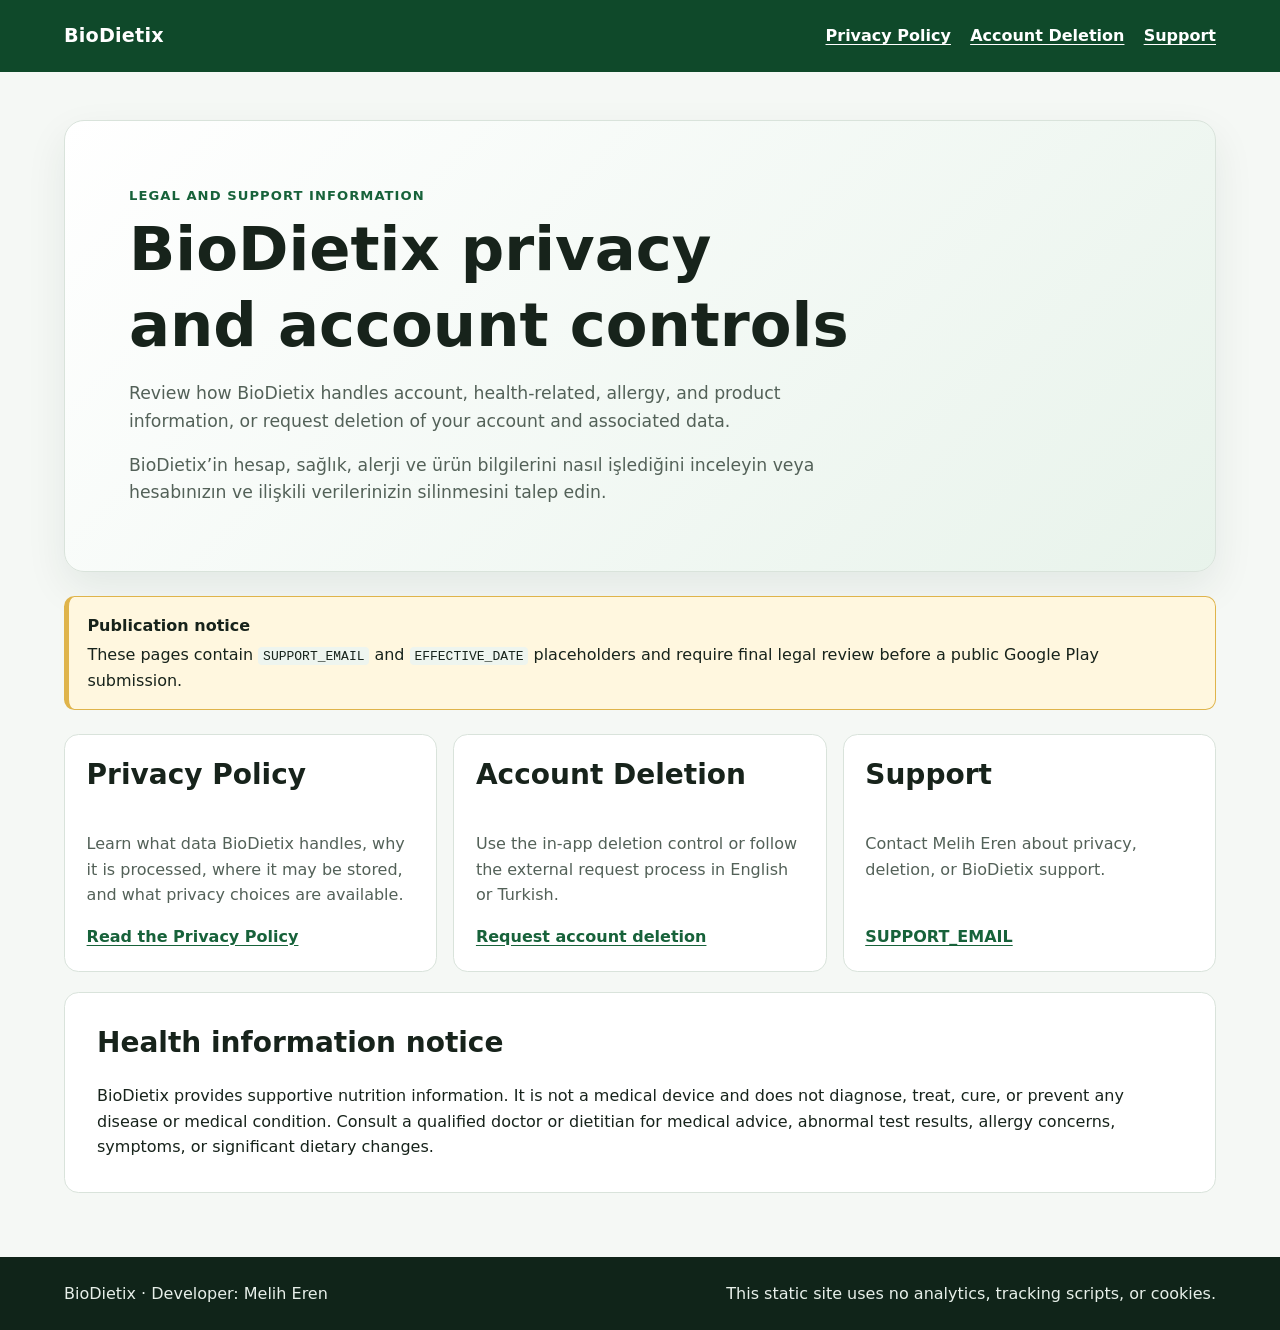
==== legal-site/index.html @ fabb1eac "Add Play Store legal site and readiness docs" ====
<!doctype html>
<html lang="en">
  <head>
    <meta charset="utf-8">
    <meta name="viewport" content="width=device-width, initial-scale=1">
    <meta
      name="description"
      content="BioDietix privacy, account deletion, and support information."
    >
    <title>BioDietix Legal &amp; Support</title>
    <link rel="stylesheet" href="styles.css">
  </head>
  <body>
    <a class="skip-link" href="#main-content">Skip to content</a>
    <header class="site-header">
      <nav class="nav" aria-label="Primary navigation">
        <a class="brand" href="index.html">BioDietix</a>
        <ul class="nav-links">
          <li><a href="privacy-policy.html">Privacy Policy</a></li>
          <li><a href="delete-account.html">Account Deletion</a></li>
          <li><a href="mailto:SUPPORT_EMAIL">Support</a></li>
        </ul>
      </nav>
    </header>

    <main id="main-content" class="page">
      <section class="hero">
        <p class="eyebrow">Legal and support information</p>
        <h1>BioDietix privacy and account controls</h1>
        <p class="lead">
          Review how BioDietix handles account, health-related, allergy, and
          product information, or request deletion of your account and associated
          data.
        </p>
        <p class="lead" lang="tr">
          BioDietix’in hesap, sağlık, alerji ve ürün bilgilerini nasıl işlediğini
          inceleyin veya hesabınızın ve ilişkili verilerinizin silinmesini talep
          edin.
        </p>
      </section>

      <aside class="notice" aria-label="Legal review notice">
        <strong>Publication notice</strong>
        These pages contain <code>SUPPORT_EMAIL</code> and
        <code>EFFECTIVE_DATE</code> placeholders and require final legal review
        before a public Google Play submission.
      </aside>

      <section class="grid" aria-label="Legal resources">
        <article class="card">
          <h2>Privacy Policy</h2>
          <p>
            Learn what data BioDietix handles, why it is processed, where it may
            be stored, and what privacy choices are available.
          </p>
          <a class="card-link" href="privacy-policy.html">Read the Privacy Policy</a>
        </article>

        <article class="card">
          <h2>Account Deletion</h2>
          <p>
            Use the in-app deletion control or follow the external request
            process in English or Turkish.
          </p>
          <a class="card-link" href="delete-account.html">Request account deletion</a>
        </article>

        <article class="card">
          <h2>Support</h2>
          <p>
            Contact Melih Eren about privacy, deletion, or BioDietix support.
          </p>
          <a class="card-link" href="mailto:SUPPORT_EMAIL">SUPPORT_EMAIL</a>
        </article>
      </section>

      <section class="section" aria-labelledby="medical-notice">
        <h2 id="medical-notice">Health information notice</h2>
        <p>
          BioDietix provides supportive nutrition information. It is not a
          medical device and does not diagnose, treat, cure, or prevent any
          disease or medical condition. Consult a qualified doctor or dietitian
          for medical advice, abnormal test results, allergy concerns, symptoms,
          or significant dietary changes.
        </p>
      </section>
    </main>

    <footer class="site-footer">
      <div class="footer-inner">
        <p>BioDietix · Developer: Melih Eren</p>
        <p>This static site uses no analytics, tracking scripts, or cookies.</p>
      </div>
    </footer>
  </body>
</html>
---- legal-site/styles.css ----
:root {
  color-scheme: light;
  --background: #f5f8f5;
  --surface: #ffffff;
  --surface-soft: #eef5ef;
  --text: #17231b;
  --muted: #536158;
  --line: #d9e3db;
  --brand: #17623a;
  --brand-dark: #0f492a;
  --warning-bg: #fff7df;
  --warning-line: #dfb44b;
  --max-width: 72rem;
  font-family:
    Inter, ui-sans-serif, system-ui, -apple-system, BlinkMacSystemFont, "Segoe UI",
    sans-serif;
  font-synthesis: none;
  line-height: 1.6;
}

* {
  box-sizing: border-box;
}

html {
  scroll-behavior: smooth;
}

body {
  min-width: 20rem;
  margin: 0;
  color: var(--text);
  background: var(--background);
}

a {
  color: var(--brand);
  text-underline-offset: 0.18em;
}

a:hover {
  color: var(--brand-dark);
}

a:focus-visible,
button:focus-visible {
  outline: 0.2rem solid #226da5;
  outline-offset: 0.2rem;
}

.skip-link {
  position: absolute;
  top: 0.5rem;
  left: -100rem;
  z-index: 10;
  padding: 0.65rem 0.85rem;
  color: #ffffff;
  background: var(--brand-dark);
  border-radius: 0.4rem;
}

.skip-link:focus {
  left: 0.5rem;
}

.site-header {
  color: #ffffff;
  background: var(--brand-dark);
}

.nav,
.page,
.footer-inner {
  width: min(calc(100% - 2rem), var(--max-width));
  margin-inline: auto;
}

.nav {
  display: flex;
  align-items: center;
  justify-content: space-between;
  gap: 1.25rem;
  min-height: 4.5rem;
}

.brand {
  color: #ffffff;
  font-size: 1.2rem;
  font-weight: 800;
  letter-spacing: 0.01em;
  text-decoration: none;
}

.nav-links {
  display: flex;
  flex-wrap: wrap;
  gap: 0.85rem 1.2rem;
  margin: 0;
  padding: 0;
  list-style: none;
}

.nav-links a {
  color: #ffffff;
  font-weight: 650;
}

.page {
  padding-block: 3rem 4rem;
}

.hero {
  padding: clamp(2rem, 5vw, 4.5rem);
  background: linear-gradient(135deg, #ffffff 0%, #e8f3eb 100%);
  border: 1px solid var(--line);
  border-radius: 1.25rem;
  box-shadow: 0 1rem 2.5rem rgb(18 57 33 / 8%);
}

.eyebrow {
  margin: 0 0 0.4rem;
  color: var(--brand);
  font-size: 0.82rem;
  font-weight: 800;
  letter-spacing: 0.08em;
  text-transform: uppercase;
}

h1,
h2,
h3 {
  line-height: 1.25;
  text-wrap: balance;
}

h1 {
  max-width: 18ch;
  margin: 0;
  font-size: clamp(2rem, 6vw, 3.8rem);
}

h2 {
  margin-top: 0;
  font-size: clamp(1.35rem, 3vw, 1.75rem);
}

h3 {
  font-size: 1.08rem;
}

.lead {
  max-width: 66ch;
  margin: 1rem 0 0;
  color: var(--muted);
  font-size: 1.08rem;
}

.meta {
  display: flex;
  flex-wrap: wrap;
  gap: 0.5rem 1.5rem;
  margin: 1.25rem 0 0;
  color: var(--muted);
}

.notice {
  margin: 1.5rem 0;
  padding: 1rem 1.15rem;
  background: var(--warning-bg);
  border: 1px solid var(--warning-line);
  border-left-width: 0.35rem;
  border-radius: 0.65rem;
}

.notice strong {
  display: block;
  margin-bottom: 0.2rem;
}

.grid {
  display: grid;
  grid-template-columns: repeat(3, minmax(0, 1fr));
  gap: 1rem;
  margin-top: 1.5rem;
}

.card,
.section {
  background: var(--surface);
  border: 1px solid var(--line);
  border-radius: 0.9rem;
}

.card {
  display: flex;
  flex-direction: column;
  padding: 1.35rem;
}

.card p {
  flex: 1;
  color: var(--muted);
}

.card-link {
  font-weight: 750;
}

.section {
  margin-top: 1.25rem;
  padding: clamp(1.25rem, 3vw, 2rem);
}

.section p:last-child,
.section ul:last-child,
.section ol:last-child {
  margin-bottom: 0;
}

.section li + li {
  margin-top: 0.5rem;
}

.section[id] {
  scroll-margin-top: 1rem;
}

.table-wrap {
  overflow-x: auto;
  margin-block: 1rem;
}

table {
  width: 100%;
  min-width: 44rem;
  border-collapse: collapse;
}

th,
td {
  padding: 0.8rem;
  text-align: left;
  vertical-align: top;
  border: 1px solid var(--line);
}

th {
  background: var(--surface-soft);
}

.steps {
  padding-left: 1.3rem;
}

.language-block + .language-block {
  margin-top: 2rem;
  padding-top: 2rem;
  border-top: 1px solid var(--line);
}

.language-label {
  display: inline-block;
  margin-bottom: 0.65rem;
  padding: 0.2rem 0.55rem;
  color: var(--brand-dark);
  font-size: 0.78rem;
  font-weight: 800;
  letter-spacing: 0.06em;
  text-transform: uppercase;
  background: var(--surface-soft);
  border-radius: 999px;
}

.site-footer {
  color: #e7efe9;
  background: #102419;
}

.footer-inner {
  display: flex;
  flex-wrap: wrap;
  justify-content: space-between;
  gap: 0.75rem 2rem;
  padding-block: 1.5rem;
}

.footer-inner p {
  margin: 0;
}

.site-footer a {
  color: #ffffff;
}

.muted {
  color: var(--muted);
}

code {
  padding: 0.1rem 0.3rem;
  background: var(--surface-soft);
  border-radius: 0.25rem;
}

@media (max-width: 48rem) {
  .nav {
    align-items: flex-start;
    flex-direction: column;
    padding-block: 1rem;
  }

  .grid {
    grid-template-columns: 1fr;
  }

  .page {
    padding-top: 1.5rem;
  }
}

@media (prefers-reduced-motion: reduce) {
  html {
    scroll-behavior: auto;
  }
}
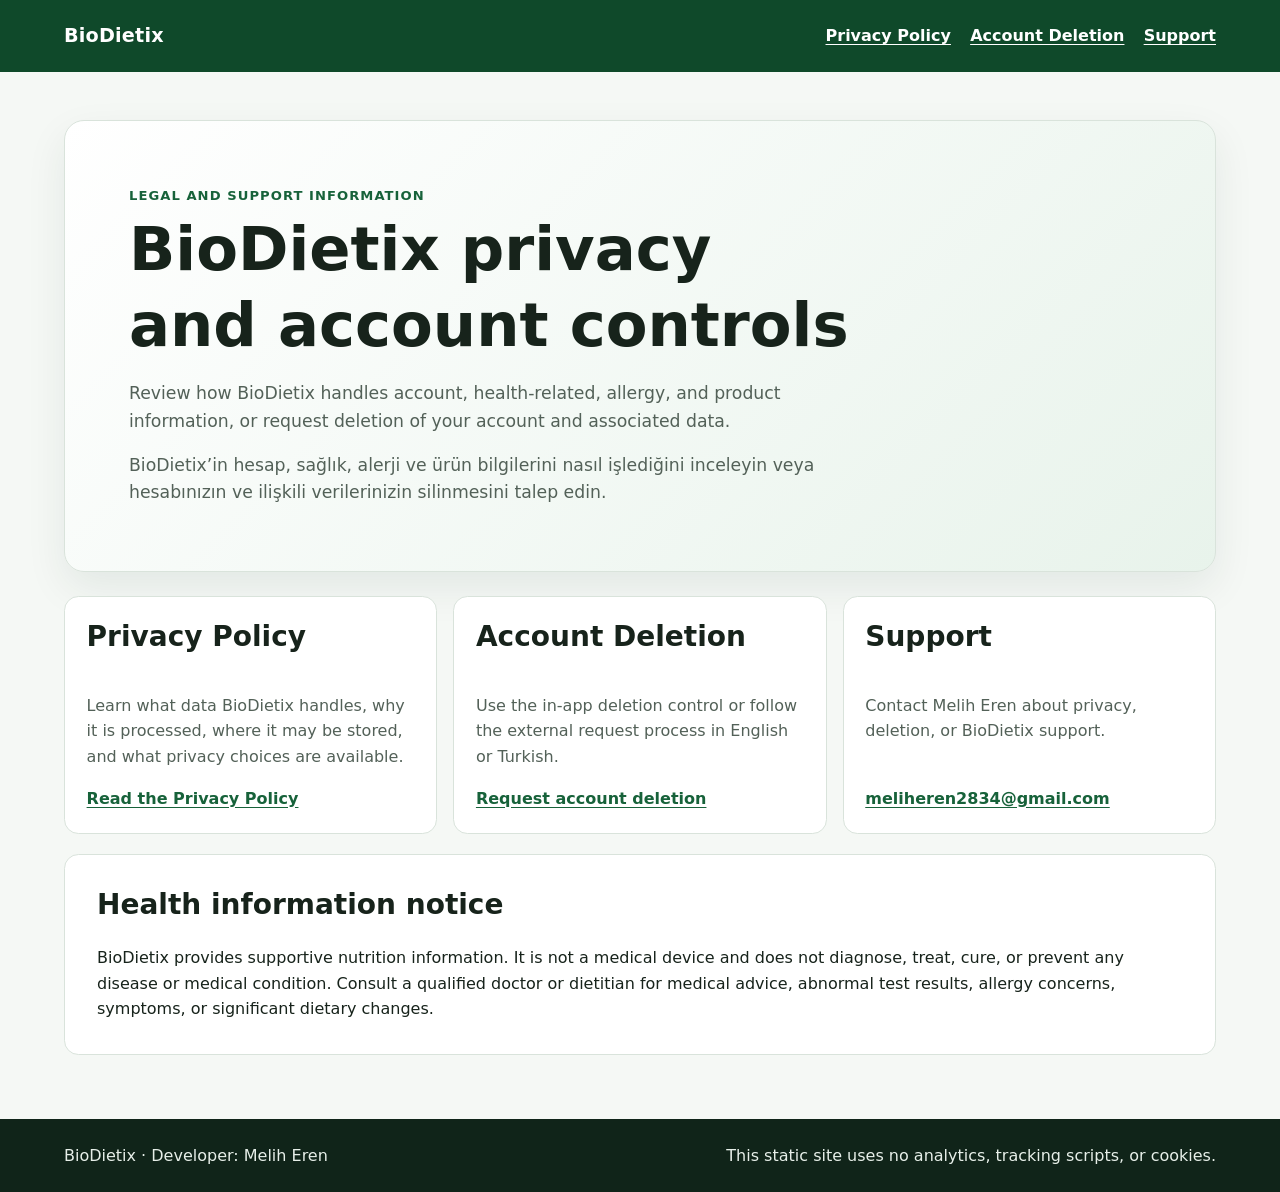
==== commit b4baa226: "Localize health summaries and prepare Play update" ====
--- a/legal-site/index.html
+++ b/legal-site/index.html
@@ -18,7 +18,7 @@
         <ul class="nav-links">
           <li><a href="privacy-policy.html">Privacy Policy</a></li>
           <li><a href="delete-account.html">Account Deletion</a></li>
-          <li><a href="mailto:SUPPORT_EMAIL">Support</a></li>
+          <li><a href="mailto:meliheren2834@gmail.com">Support</a></li>
         </ul>
       </nav>
     </header>
@@ -38,13 +38,6 @@
           edin.
         </p>
       </section>
-
-      <aside class="notice" aria-label="Legal review notice">
-        <strong>Publication notice</strong>
-        These pages contain <code>SUPPORT_EMAIL</code> and
-        <code>EFFECTIVE_DATE</code> placeholders and require final legal review
-        before a public Google Play submission.
-      </aside>
 
       <section class="grid" aria-label="Legal resources">
         <article class="card">
@@ -70,7 +63,7 @@
           <p>
             Contact Melih Eren about privacy, deletion, or BioDietix support.
           </p>
-          <a class="card-link" href="mailto:SUPPORT_EMAIL">SUPPORT_EMAIL</a>
+          <a class="card-link" href="mailto:meliheren2834@gmail.com">meliheren2834@gmail.com</a>
         </article>
       </section>
 
